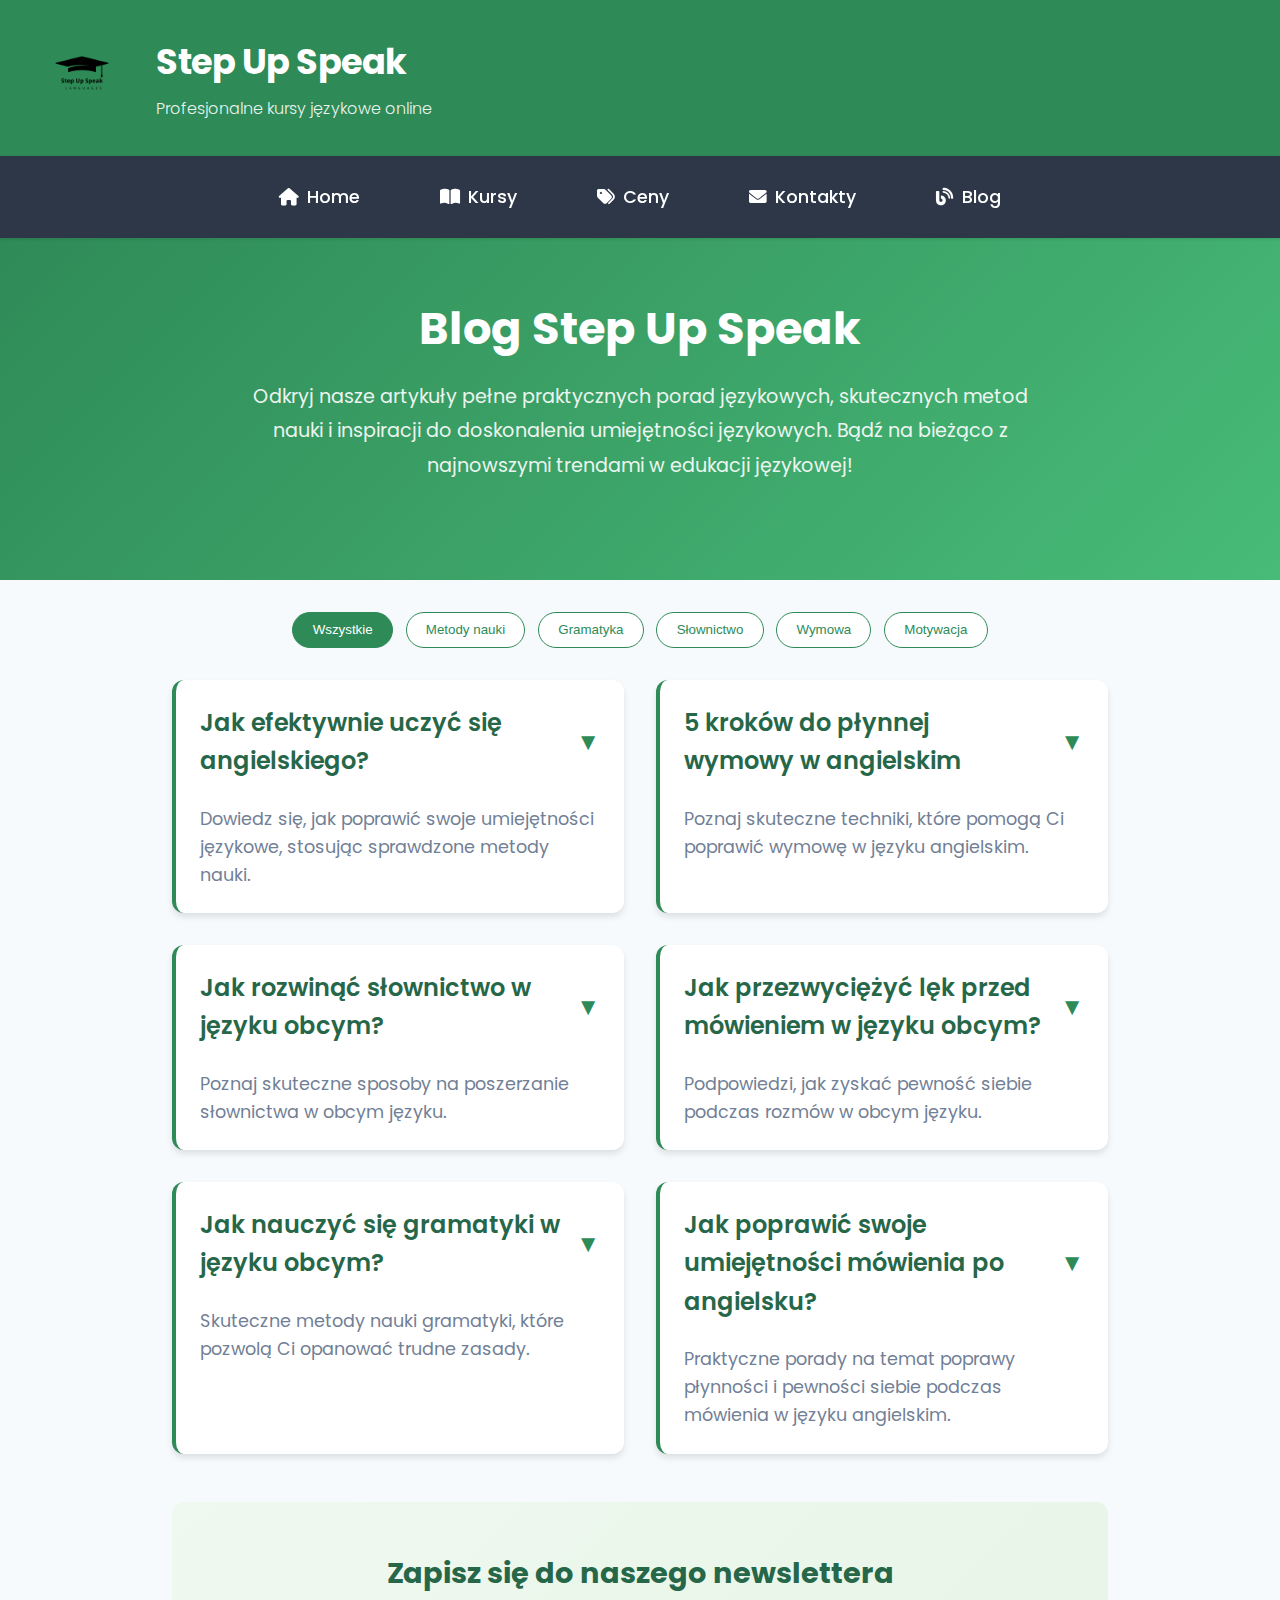
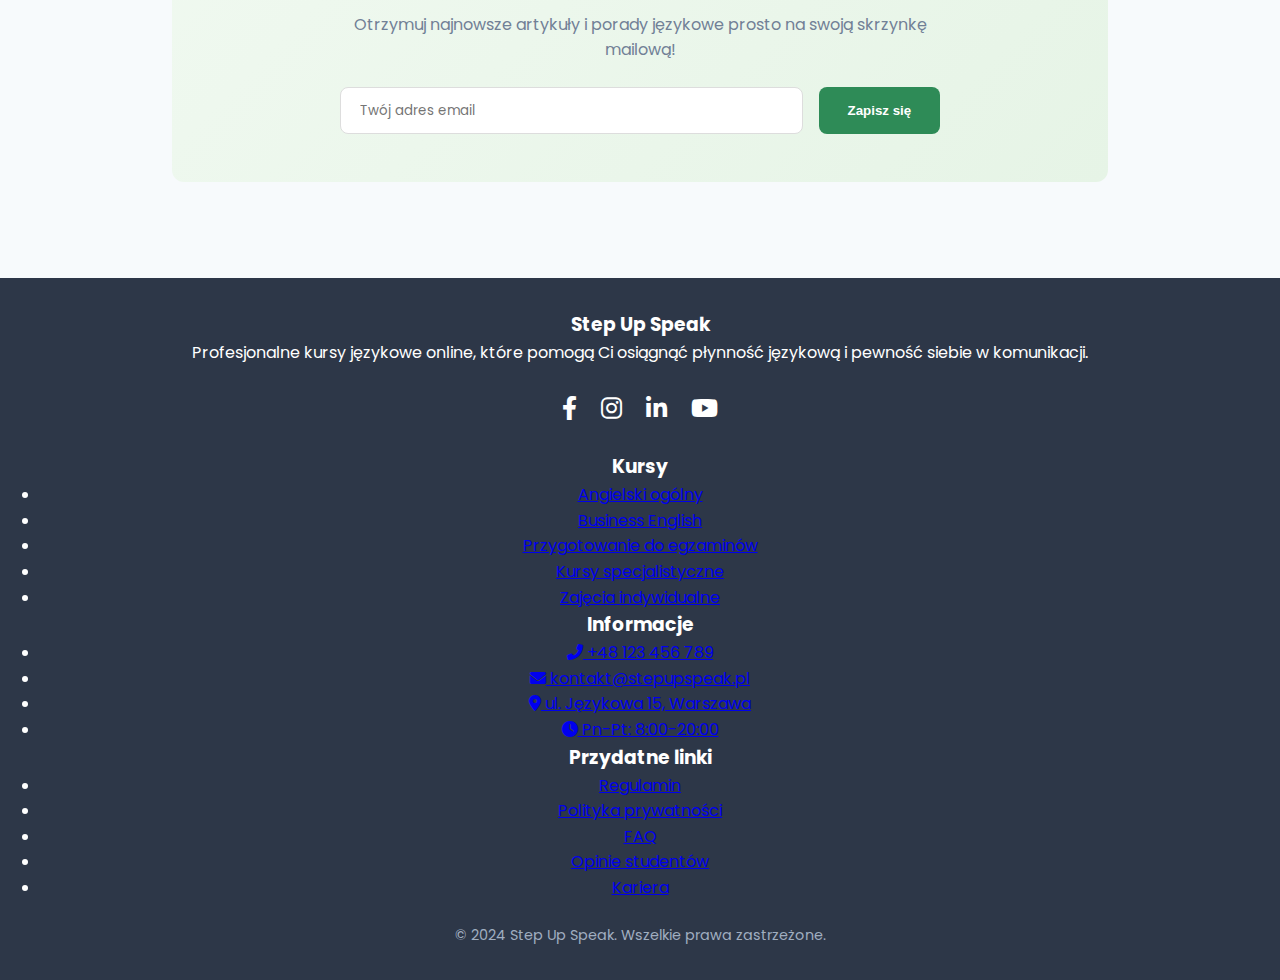
==== blog.html @ c65debc1 "first commit" ====
<!DOCTYPE html>
<html lang="pl">

<head>
    <meta charset="UTF-8">
    <meta name="viewport" content="width=device-width, initial-scale=1.0">
    <title>Blog - Step Up Speak | Porady i Wskazówki Językowe</title>
    <meta name="description" content="Odkryj nasz blog z poradami językowymi. Skuteczne metody nauki angielskiego, wskazówki gramatyczne i strategie efektywnej nauki. Zostań mistrzem języka!">
    <link rel="preconnect" href="https://fonts.googleapis.com">
    <link rel="preconnect" href="https://fonts.gstatic.com" crossorigin>
    <link href="https://fonts.googleapis.com/css2?family=Poppins:wght@300;400;500;600;700&family=Roboto:wght@300;400;500;700&display=swap" rel="stylesheet">
    <link rel="stylesheet" href="https://cdnjs.cloudflare.com/ajax/libs/font-awesome/6.0.0/css/all.min.css">
    <style>
        :root {
            --primary-color: #2E8B57;
            --primary-dark: #276749;
            --primary-light: #48BB78;
            --secondary-color: #3182CE;
            --accent-color: #DD6B20;
            --text-color: #2D3748;
            --text-light: #718096;
            --background-light: #F7FAFC;
            --background-gradient: linear-gradient(135deg, #f0f9f0 0%, #e6f4e6 100%);
            --white: #FFFFFF;
            --shadow-sm: 0 1px 3px rgba(0, 0, 0, 0.12);
            --shadow-md: 0 4px 6px rgba(0, 0, 0, 0.1);
            --shadow-lg: 0 10px 15px rgba(0, 0, 0, 0.1);
            --transition: all 0.3s cubic-bezier(0.25, 0.8, 0.25, 1);
        }

        * {
            margin: 0;
            padding: 0;
            box-sizing: border-box;
        }

        body {
            font-family: 'Poppins', sans-serif;
            line-height: 1.6;
            color: var(--text-color);
            background: var(--background-light);
            display: flex;
            flex-direction: column;
            min-height: 100vh;
        }

        /* Header */
        header {
            background-color: var(--primary-color);
            color: var(--white);
            padding: 1.5rem 2rem;
            display: flex;
            align-items: center;
            justify-content: space-between;
            box-shadow: var(--shadow-md);
            position: relative;
        }

        .logo-container {
            display: flex;
            align-items: center;
            gap: 1.5rem;
        }

        header img {
            width: 100px;
            height: auto;
            transition: var(--transition);
        }

        header img:hover {
            transform: scale(1.05);
        }

        header h1 {
            font-size: 2.2rem;
            font-weight: 700;
            margin: 0;
            letter-spacing: -0.5px;
        }

        .tagline {
            font-size: 1rem;
            font-weight: 300;
            opacity: 0.9;
            margin-top: 0.3rem;
        }

        /* Navigation */
        nav {
            display: flex;
            justify-content: center;
            background-color: var(--text-color);
            padding: 1rem 0;
            position: sticky;
            top: 0;
            z-index: 100;
            box-shadow: var(--shadow-sm);
        }

        nav a {
            color: var(--white);
            text-decoration: none;
            font-size: 1.1rem;
            font-weight: 500;
            margin: 0 1rem;
            padding: 0.7rem 1.5rem;
            transition: var(--transition);
            border-radius: 4px;
            display: flex;
            align-items: center;
            gap: 0.5rem;
        }

        nav a:hover, nav a:focus {
            background-color: var(--primary-color);
            transform: translateY(-2px);
        }

        nav a i {
            font-size: 1.1rem;
        }

        /* Main Content */
        .main-content {
            flex: 1;
            padding-bottom: 4rem;
        }

        /* Blog Hero */
        .blog-hero {
            background: linear-gradient(135deg, var(--primary-color), var(--primary-light));
            color: var(--white);
            padding: 4rem 2rem;
            text-align: center;
            position: relative;
            overflow: hidden;
        }

        .blog-hero::before {
            content: '';
            position: absolute;
            top: 0;
            left: 0;
            width: 100%;
            height: 100%;
            background: url('data:image/svg+xml;utf8,<svg xmlns="http://www.w3.org/2000/svg" viewBox="0 0 100 100" preserveAspectRatio="none"><path fill="rgba(255,255,255,0.05)" d="M0,0 L100,0 L100,100 L0,100 Z"></path></svg>');
            background-size: cover;
            opacity: 0.1;
        }

        .blog-hero-content {
            max-width: 800px;
            margin: 0 auto;
            position: relative;
            z-index: 2;
        }

        .blog-hero h1 {
            font-size: 2.8rem;
            font-weight: 700;
            margin-bottom: 1.5rem;
            line-height: 1.2;
        }

        .blog-hero p {
            font-size: 1.2rem;
            opacity: 0.9;
            margin-bottom: 2rem;
            line-height: 1.8;
        }

        /* Blog Articles */
        .blog-container {
            max-width: 1000px;
            margin: 0 auto;
            padding: 2rem;
        }

        .article-list {
            display: grid;
            grid-template-columns: repeat(auto-fill, minmax(450px, 1fr));
            gap: 2rem;
            margin-top: 2rem;
        }

        @media (max-width: 768px) {
            .article-list {
                grid-template-columns: 1fr;
            }
        }

        .article-card {
            background: var(--white);
            border-radius: 12px;
            overflow: hidden;
            box-shadow: var(--shadow-md);
            transition: var(--transition);
            border-left: 4px solid var(--primary-color);
        }

        .article-card:hover {
            transform: translateY(-5px);
            box-shadow: var(--shadow-lg);
        }

        .article-header {
            padding: 1.5rem;
            cursor: pointer;
            display: flex;
            justify-content: space-between;
            align-items: center;
        }

        .article-header h3 {
            font-size: 1.5rem;
            font-weight: 600;
            color: var(--primary-dark);
            margin-right: 1rem;
        }
        

        .article-arrow {
            font-size: 1.5rem;
            color: var(--primary-color);
            transition: var(--transition);
            flex-shrink: 0;
        }

        .article-arrow.open {
            transform: rotate(180deg);
        }

        .article-excerpt {
            padding: 0 1.5rem 1.5rem;
            font-size: 1.1rem;
            color: var(--text-light);
            line-height: 1.6;
        }

        .article-content {
            max-height: 0;
            overflow: hidden;
            transition: max-height 0.5s ease;
            background: rgba(72, 187, 120, 0.05);
        }

        .article-content-inner {
            padding: 0 1.5rem 1.5rem;
        }

        .article-content p {
            margin-bottom: 1rem;
            line-height: 1.8;
        }

        .article-content strong {
            color: var(--primary-dark);
            font-weight: 600;
        }

        /* Categories */
        .category-filter {
            display: flex;
            flex-wrap: wrap;
            gap: 0.8rem;
            justify-content: center;
            margin-bottom: 2rem;
        }

        .category-btn {
            padding: 0.6rem 1.2rem;
            background: var(--white);
            border: 1px solid var(--primary-color);
            color: var(--primary-color);
            border-radius: 50px;
            font-weight: 500;
            cursor: pointer;
            transition: var(--transition);
        }

        .category-btn:hover, .category-btn.active {
            background: var(--primary-color);
            color: var(--white);
        }

        /* Newsletter */
        .newsletter-section {
            background: var(--background-gradient);
            padding: 3rem 2rem;
            margin-top: 3rem;
            text-align: center;
            border-radius: 12px;
        }

        .newsletter-container {
            max-width: 600px;
            margin: 0 auto;
        }

        .newsletter-container h3 {
            font-size: 1.8rem;
            color: var(--primary-dark);
            margin-bottom: 1rem;
        }

        .newsletter-container p {
            color: var(--text-light);
            margin-bottom: 1.5rem;
        }

        .newsletter-form {
            display: flex;
            gap: 1rem;
        }

        @media (max-width: 576px) {
            .newsletter-form {
                flex-direction: column;
            }
        }

        .newsletter-input {
            flex: 1;
            padding: 0.8rem 1.2rem;
            border: 1px solid #ddd;
            border-radius: 8px;
            font-family: 'Poppins', sans-serif;
        }

        .newsletter-btn {
            background: var(--primary-color);
            color: var(--white);
            border: none;
            padding: 0.8rem 1.8rem;
            border-radius: 8px;
            font-weight: 600;
            cursor: pointer;
            transition: var(--transition);
        }

        .newsletter-btn:hover {
            background: var(--primary-dark);
            transform: translateY(-2px);
        }

        /* Footer */
        footer {
            background-color: var(--text-color);
            color: var(--white);
            padding: 2rem;
            text-align: center;
            margin-top: auto;
        }

        .footer-content {
            max-width: 1200px;
            margin: 0 auto;
        }

        .social-links {
            display: flex;
            justify-content: center;
            gap: 1.5rem;
            margin: 1.5rem 0;
        }

        .social-links a {
            color: var(--white);
            font-size: 1.5rem;
            transition: var(--transition);
        }

        .social-links a:hover {
            color: var(--primary-light);
            transform: translateY(-3px);
        }

        .copyright {
            font-size: 0.9rem;
            color: #A0AEC0;
            margin-top: 1.5rem;
        }

        /* Responsive */
        @media (max-width: 992px) {
            header {
                flex-direction: column;
                text-align: center;
                gap: 1rem;
            }
            
            .logo-container {
                flex-direction: column;
                gap: 1rem;
            }
            
            header h1 {
                font-size: 2rem;
            }
            
            .blog-hero h1 {
                font-size: 2.2rem;
            }
        }

        @media (max-width: 768px) {
            nav {
                flex-wrap: wrap;
                padding: 0.8rem;
            }
            
            nav a {
                font-size: 0.95rem;
                padding: 0.5rem 1rem;
                margin: 0.2rem;
            }
            
            .blog-hero {
                padding: 3rem 1rem;
            }
            
            .blog-container {
                padding: 1rem;
            }
        }

        @media (max-width: 576px) {
            .blog-hero h1 {
                font-size: 1.8rem;
            }
            
            .blog-hero p {
                font-size: 1rem;
            }
            
            .article-header h3 {
                font-size: 1.3rem;
            }
        }
    </style>
</head>

<body>
    <!-- Header -->
    <header>
        <div class="logo-container">
            <a href="index.html"><img src="Images/LogoSchool.png" alt="Step Up Speak Logo"></a>
            <div>
                <h1>Step Up Speak</h1>
                <p class="tagline">Profesjonalne kursy językowe online</p>
            </div>
        </div>
    </header>

    <!-- Navigation -->
    <nav>
        <a href="index.html"><i class="fas fa-home"></i> Home</a>
        <a href="courses.html"><i class="fas fa-book-open"></i> Kursy</a>
        <a href="pricing.html"><i class="fas fa-tags"></i> Ceny</a>
        <a href="contacts.html"><i class="fas fa-envelope"></i> Kontakty</a>
        <a href="blog.html"><i class="fas fa-blog"></i> Blog</a>
    </nav>

    <div class="main-content">
        <!-- Blog Hero -->
        <section class="blog-hero">
            <div class="blog-hero-content">
                <h1>Blog Step Up Speak</h1>
                <p>Odkryj nasze artykuły pełne praktycznych porad językowych, skutecznych metod nauki i inspiracji do doskonalenia umiejętności językowych. Bądź na bieżąco z najnowszymi trendami w edukacji językowej!</p>
            </div>
        </section>

        <!-- Blog Content -->
        <div class="blog-container">
            <!-- Category Filter -->
            <div class="category-filter">
                <button class="category-btn active">Wszystkie</button>
                <button class="category-btn">Metody nauki</button>
                <button class="category-btn">Gramatyka</button>
                <button class="category-btn">Słownictwo</button>
                <button class="category-btn">Wymowa</button>
                <button class="category-btn">Motywacja</button>
            </div>

            <!-- Article List -->
            <div class="article-list">
                <!-- Article 1 -->
                <div class="article-card">
                    <div class="article-header" onclick="toggleArticle(this)">
                        <h3>Jak efektywnie uczyć się angielskiego?</h3>
                        <div class="article-arrow">&#9660;</div>
                    </div>
                    <div class="article-excerpt">
                        Dowiedz się, jak poprawić swoje umiejętności językowe, stosując sprawdzone metody nauki.
                    </div>
                    <div class="article-content">
                        <div class="article-content-inner">
                            <p><strong>Wskazówka 1:</strong> Używaj technik pamięciowych, takich jak mapy myśli czy skojarzenia, aby skutecznie zapamiętywać słówka i zasady gramatyczne.</p>
                            <p><strong>Wskazówka 2:</strong> Pracuj z native speakerami – nic nie poprawi Twojej wymowy tak skutecznie jak rozmowy z osobami, które posługują się językiem na co dzień.</p>
                            <p><strong>Wskazówka 3:</strong> Korzystaj z multimediów – oglądaj filmy, słuchaj podcastów i czytaj artykuły w języku angielskim, by przyswajać materiał w kontekście.</p>
                        </div>
                    </div>
                </div>

                <!-- Article 2 -->
                <div class="article-card">
                    <div class="article-header" onclick="toggleArticle(this)">
                        <h3>5 kroków do płynnej wymowy w angielskim</h3>
                        <div class="article-arrow">&#9660;</div>
                    </div>
                    <div class="article-excerpt">
                        Poznaj skuteczne techniki, które pomogą Ci poprawić wymowę w języku angielskim.
                    </div>
                    <div class="article-content">
                        <div class="article-content-inner">
                            <p><strong>Wskazówka 1:</strong> Regularne ćwiczenia wymowy są kluczowe – systematyczne ćwiczenie trudnych dźwięków pomoże Ci poprawić wymowę.</p>
                            <p><strong>Wskazówka 2:</strong> Praca z native speakerem pozwala wyeliminować błędy w wymowie i intonacji, poprawiając akcent.</p>
                            <p><strong>Wskazówka 3:</strong> Słuchaj nagrań z native speakerami i powtarzaj usłyszane słowa, aby poprawić akcent i intonację.</p>
                        </div>
                    </div>
                </div>

                <!-- Article 3 -->
                <div class="article-card">
                    <div class="article-header" onclick="toggleArticle(this)">
                        <h3>Jak rozwinąć słownictwo w języku obcym?</h3>
                        <div class="article-arrow">&#9660;</div>
                    </div>
                    <div class="article-excerpt">
                        Poznaj skuteczne sposoby na poszerzanie słownictwa w obcym języku.
                    </div>
                    <div class="article-content">
                        <div class="article-content-inner">
                            <p><strong>Wskazówka 1:</strong> Używaj fiszek, by regularnie powtarzać nowe słówka i utrwalać je w pamięci.</p>
                            <p><strong>Wskazówka 2:</strong> Rozmawiaj z native speakerami – to najlepszy sposób na naukę słówek w kontekście.</p>
                            <p><strong>Wskazówka 3:</strong> Czytaj książki, artykuły i oglądaj filmy w języku obcym, aby poznawać słownictwo w naturalny sposób.</p>
                        </div>
                    </div>
                </div>

                <!-- Article 4 -->
                <div class="article-card">
                    <div class="article-header" onclick="toggleArticle(this)">
                        <h3>Jak przezwyciężyć lęk przed mówieniem w języku obcym?</h3>
                        <div class="article-arrow">&#9660;</div>
                    </div>
                    <div class="article-excerpt">
                        Podpowiedzi, jak zyskać pewność siebie podczas rozmów w obcym języku.
                    </div>
                    <div class="article-content">
                        <div class="article-content-inner">
                            <p><strong>Wskazówka 1:</strong> Praktyka czyni mistrza – im więcej rozmawiasz, tym bardziej komfortowo będziesz się czuł.</p>
                            <p><strong>Wskazówka 2:</strong> Nie bój się popełniać błędów – najważniejsze to komunikować się i wyrażać swoje myśli.</p>
                            <p><strong>Wskazówka 3:</strong> Znajdź partnera do nauki, z którym będziesz mógł swobodnie ćwiczyć mówienie bez presji.</p>
                        </div>
                    </div>
                </div>

                <!-- Article 5 -->
                <div class="article-card">
                    <div class="article-header" onclick="toggleArticle(this)">
                        <h3>Jak nauczyć się gramatyki w języku obcym?</h3>
                        <div class="article-arrow">&#9660;</div>
                    </div>
                    <div class="article-excerpt">
                        Skuteczne metody nauki gramatyki, które pozwolą Ci opanować trudne zasady.
                    </div>
                    <div class="article-content">
                        <div class="article-content-inner">
                            <p><strong>Wskazówka 1:</strong> Używaj książek do gramatyki z ćwiczeniami, aby regularnie trenować trudne zasady.</p>
                            <p><strong>Wskazówka 2:</strong> Rozwiązuj testy gramatyczne online, które pozwolą Ci sprawdzić postępy.</p>
                            <p><strong>Wskazówka 3:</strong> Ucz się gramatyki w kontekście – zamiast reguł, ucz się jej na podstawie przykładów z życia codziennego.</p>
                        </div>
                    </div>
                </div>

                <!-- Article 6 -->
                <div class="article-card">
                    <div class="article-header" onclick="toggleArticle(this)">
                        <h3>Jak poprawić swoje umiejętności mówienia po angielsku?</h3>
                        <div class="article-arrow">&#9660;</div>
                    </div>
                    <div class="article-excerpt">
                        Praktyczne porady na temat poprawy płynności i pewności siebie podczas mówienia w języku angielskim.
                    </div>
                    <div class="article-content">
                        <div class="article-content-inner">
                            <p><strong>Wskazówka 1:</strong> Regularnie rozmawiaj z native speakerami, aby osłuchać się z naturalnym rytmem i akcentem.</p>
                            <p><strong>Wskazówka 2:</strong> Używaj aplikacji do rozmów online, takich jak Tandem czy HelloTalk, aby znaleźć partnerów do nauki.</p>
                            <p><strong>Wskazówka 3:</strong> Nagrywaj swoje wypowiedzi i odsłuchuj je, aby poprawić wymowę i identyfikować błędy.</p>
                        </div>
                    </div>
                </div>
            </div>

            <!-- Newsletter -->
            <section class="newsletter-section">
                <div class="newsletter-container">
                    <h3>Zapisz się do naszego newslettera</h3>
                    <p>Otrzymuj najnowsze artykuły i porady językowe prosto na swoją skrzynkę mailową!</p>
                    <form class="newsletter-form">
                        <input type="email" class="newsletter-input" placeholder="Twój adres email" required>
                        <button type="submit" class="newsletter-btn">Zapisz się</button>
                    </form>
                </div>
            </section>
        </div>
    </div>

    <footer>
        <div class="footer-content">
            <div class="footer-column">
                <h3>Step Up Speak</h3>
                <p>Profesjonalne kursy językowe online, które pomogą Ci osiągnąć płynność językową i pewność siebie w komunikacji.</p>
                <div class="social-links">
                    <a href="#"><i class="fab fa-facebook-f"></i></a>
                    <a href="#"><i class="fab fa-instagram"></i></a>
                    <a href="#"><i class="fab fa-linkedin-in"></i></a>
                    <a href="#"><i class="fab fa-youtube"></i></a>
                </div>
            </div>
            
            <div class="footer-column">
                <h3>Kursy</h3>
                <ul>
                    <li><a href="#">Angielski ogólny</a></li>
                    <li><a href="#">Business English</a></li>
                    <li><a href="#">Przygotowanie do egzaminów</a></li>
                    <li><a href="#">Kursy specjalistyczne</a></li>
                    <li><a href="#">Zajęcia indywidualne</a></li>
                </ul>
            </div>
            
            <div class="footer-column">
                <h3>Informacje</h3>
                <ul>
                    <li><a href="#"><i class="fas fa-phone-alt"></i> +48 123 456 789</a></li>
                    <li><a href="#"><i class="fas fa-envelope"></i> kontakt@stepupspeak.pl</a></li>
                    <li><a href="#"><i class="fas fa-map-marker-alt"></i> ul. Językowa 15, Warszawa</a></li>
                    <li><a href="#"><i class="fas fa-clock"></i> Pn-Pt: 8:00-20:00</a></li>
                </ul>
            </div>
            
            <div class="footer-column">
                <h3>Przydatne linki</h3>
                <ul>
                    <li><a href="#">Regulamin</a></li>
                    <li><a href="#">Polityka prywatności</a></li>
                    <li><a href="#">FAQ</a></li>
                    <li><a href="#">Opinie studentów</a></li>
                    <li><a href="#">Kariera</a></li>
                </ul>
            </div>
        </div>
        
        <div class="copyright">
            <p>&copy; 2024 Step Up Speak. Wszelkie prawa zastrzeżone.</p>
        </div>
    </footer>

    <script>
        // Toggle article content
        function toggleArticle(header) {
            const article = header.parentElement;
            const content = article.querySelector('.article-content');
            const arrow = article.querySelector('.article-arrow');
            
            if (content.style.maxHeight) {
                content.style.maxHeight = null;
                arrow.classList.remove('open');
            } else {
                content.style.maxHeight = content.scrollHeight + "px";
                arrow.classList.add('open');
            }
        }

        // Initialize - close all articles
        document.addEventListener('DOMContentLoaded', function() {
            const articles = document.querySelectorAll('.article-content');
            articles.forEach(article => {
                article.style.maxHeight = null;
            });
        });

        // Category filter functionality
        const categoryBtns = document.querySelectorAll('.category-btn');
        categoryBtns.forEach(btn => {
            btn.addEventListener('click', function() {
                categoryBtns.forEach(b => b.classList.remove('active'));
                this.classList.add('active');
                // Here you would add filtering logic
            });
        });
    </script>
</body>

</html>
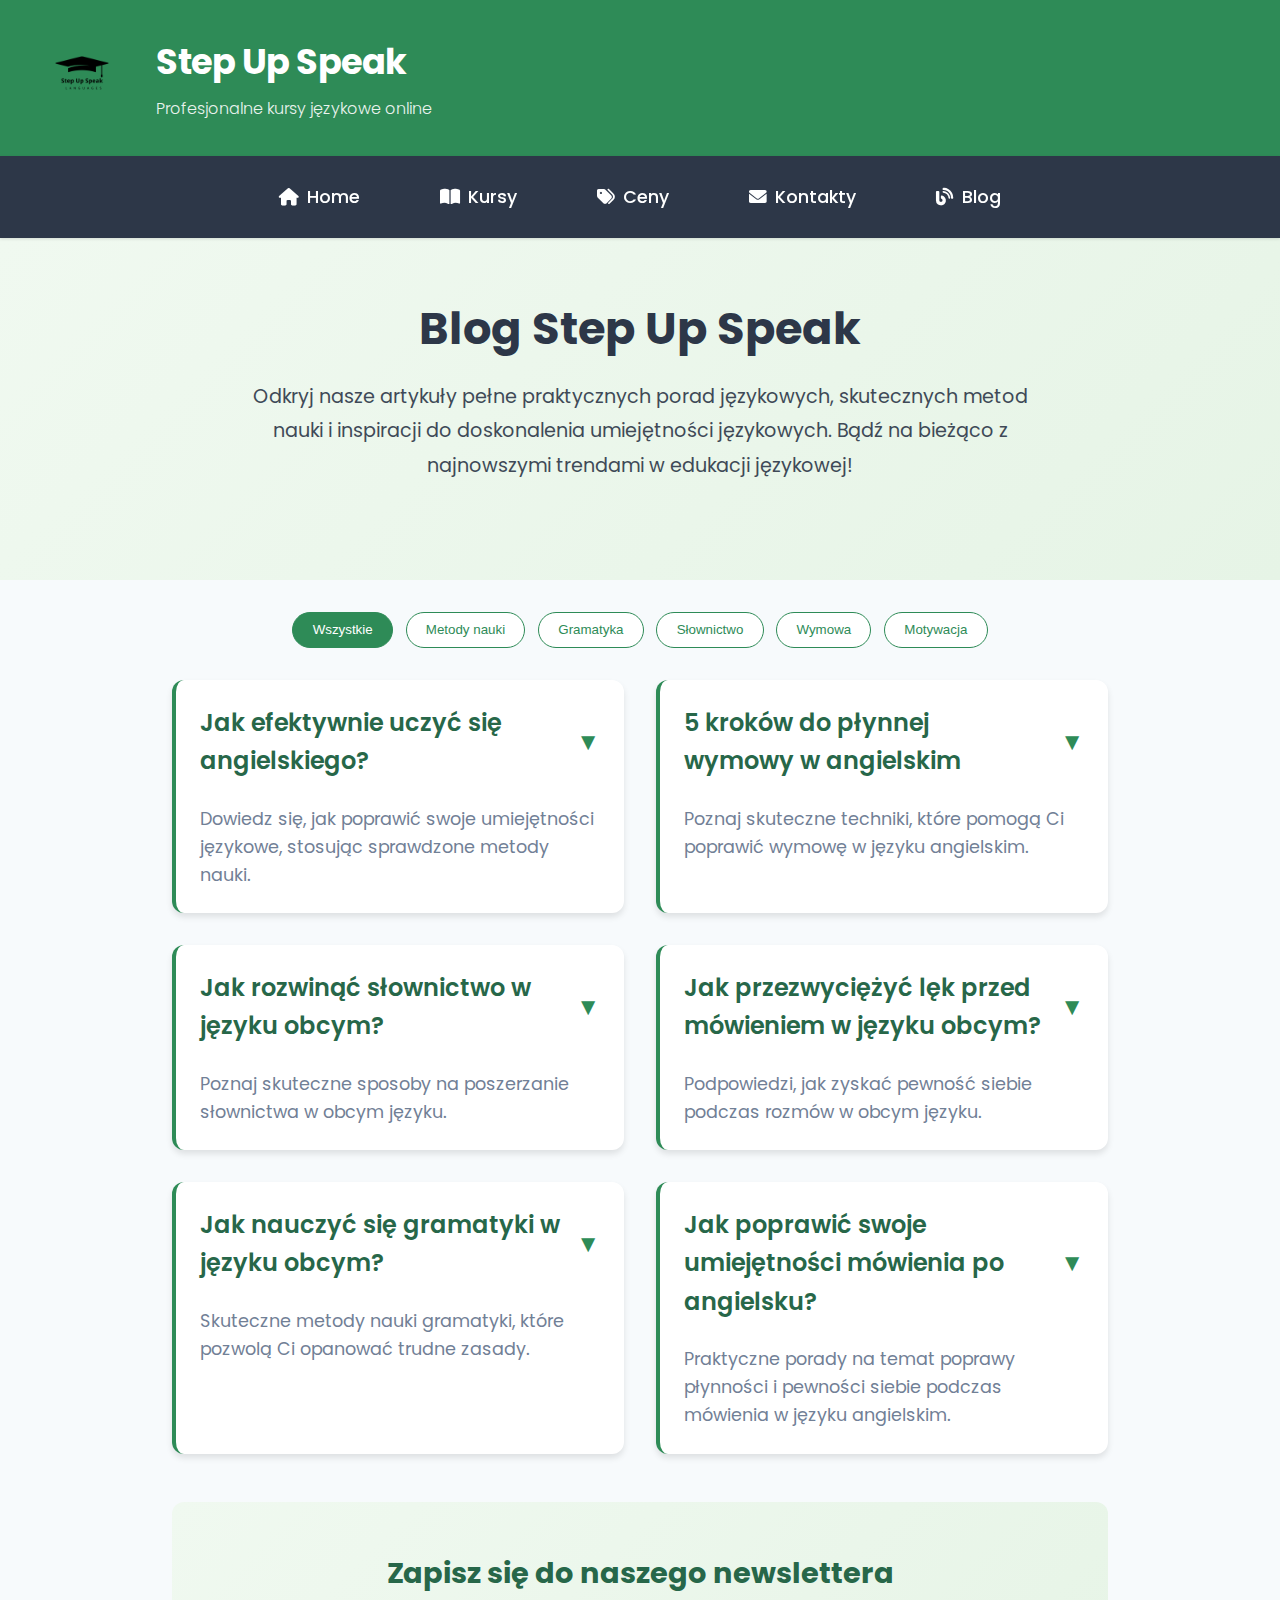
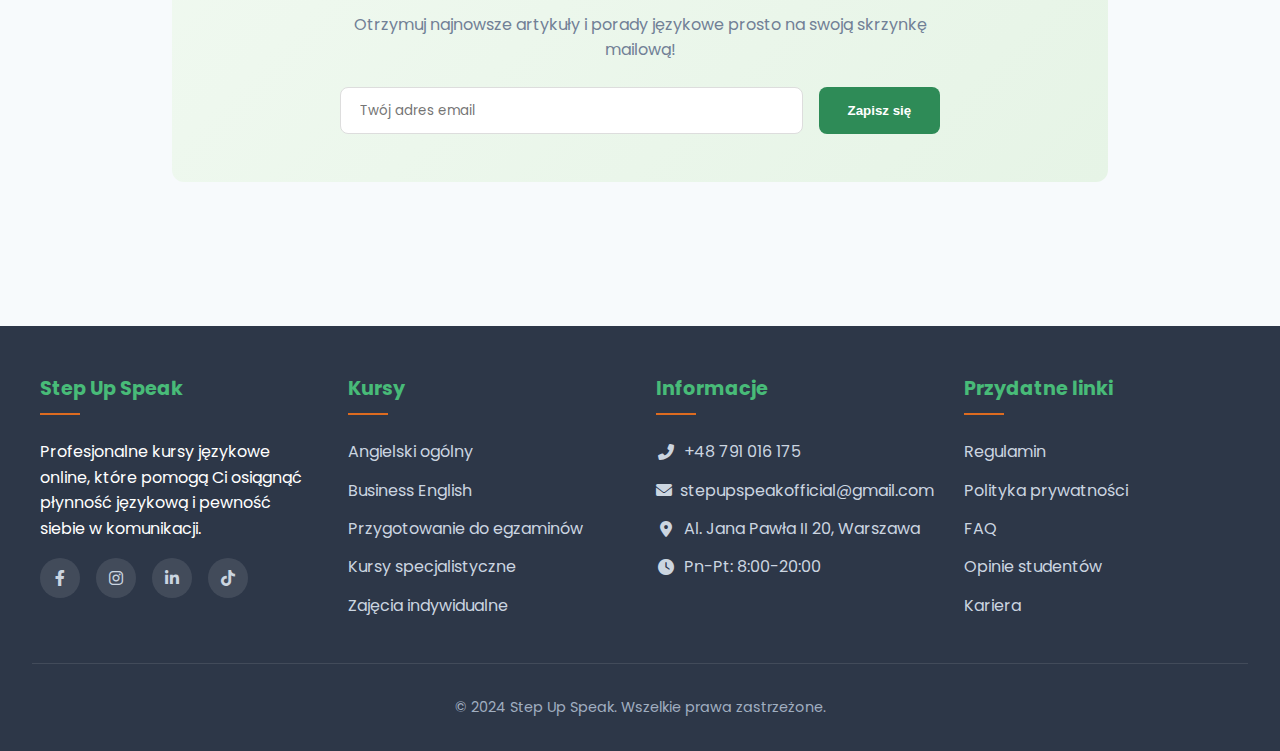
==== commit d01536f5: "Updated files" ====
--- a/blog.html
+++ b/blog.html
@@ -128,9 +128,11 @@
         }
 
         /* Blog Hero */
+
+        
         .blog-hero {
-            background: linear-gradient(135deg, var(--primary-color), var(--primary-light));
-            color: var(--white);
+            background: var(--background-gradient);
+            
             padding: 4rem 2rem;
             text-align: center;
             position: relative;
@@ -348,38 +350,90 @@
         footer {
             background-color: var(--text-color);
             color: var(--white);
-            padding: 2rem;
+            padding: 3rem 2rem 2rem;
             text-align: center;
-            margin-top: auto;
+            margin-top: 3rem;
         }
 
         .footer-content {
+            display: grid;
+            grid-template-columns: repeat(auto-fit, minmax(200px, 1fr));
+            gap: 2rem;
             max-width: 1200px;
-            margin: 0 auto;
+            margin: 0 auto 2rem;
+            text-align: left;
+        }
+
+        .footer-column h3 {
+            font-size: 1.2rem;
+            margin-bottom: 1.5rem;
+            color: var(--primary-light);
+            position: relative;
+            display: inline-block;
+        }
+
+        .footer-column h3::after {
+            content: '';
+            display: block;
+            width: 40px;
+            height: 2px;
+            background: var(--accent-color);
+            margin-top: 0.5rem;
+        }
+
+        .footer-column ul {
+            list-style: none;
+        }
+
+        .footer-column li {
+            margin-bottom: 0.8rem;
+        }
+
+        .footer-column a {
+            color: #CBD5E0;
+            text-decoration: none;
+            transition: color 0.3s;
+            display: flex;
+            align-items: center;
+            gap: 0.5rem;
+        }
+
+        .footer-column a:hover {
+            color: var(--primary-light);
+        }
+
+        .footer-column a i {
+            width: 20px;
+            text-align: center;
         }
 
         .social-links {
             display: flex;
+            gap: 1rem;
+            margin-top: 1rem;
+        }
+
+        .social-links a {
+            display: inline-flex;
+            align-items: center;
             justify-content: center;
-            gap: 1.5rem;
-            margin: 1.5rem 0;
-        }
-
-        .social-links a {
-            color: var(--white);
-            font-size: 1.5rem;
+            width: 40px;
+            height: 40px;
+            background: rgba(255, 255, 255, 0.1);
+            border-radius: 50%;
             transition: var(--transition);
         }
 
         .social-links a:hover {
-            color: var(--primary-light);
+            background: var(--primary-color);
             transform: translateY(-3px);
         }
 
         .copyright {
+            padding-top: 2rem;
+            border-top: 1px solid rgba(255, 255, 255, 0.1);
             font-size: 0.9rem;
             color: #A0AEC0;
-            margin-top: 1.5rem;
         }
 
         /* Responsive */
@@ -614,10 +668,11 @@
                 <h3>Step Up Speak</h3>
                 <p>Profesjonalne kursy językowe online, które pomogą Ci osiągnąć płynność językową i pewność siebie w komunikacji.</p>
                 <div class="social-links">
-                    <a href="#"><i class="fab fa-facebook-f"></i></a>
+                    <a href="https://www.facebook.com/groups/1007789447828292" target="_blank" rel="noopener"><i class="fab fa-facebook-f"></i></a>
                     <a href="#"><i class="fab fa-instagram"></i></a>
                     <a href="#"><i class="fab fa-linkedin-in"></i></a>
-                    <a href="#"><i class="fab fa-youtube"></i></a>
+                    <a href="https://www.tiktok.com/@stepupspeak" target="_blank" rel="noopener"><i class="fab fa-tiktok"></i></a>
+
                 </div>
             </div>
             
@@ -635,10 +690,10 @@
             <div class="footer-column">
                 <h3>Informacje</h3>
                 <ul>
-                    <li><a href="#"><i class="fas fa-phone-alt"></i> +48 123 456 789</a></li>
-                    <li><a href="#"><i class="fas fa-envelope"></i> kontakt@stepupspeak.pl</a></li>
-                    <li><a href="#"><i class="fas fa-map-marker-alt"></i> ul. Językowa 15, Warszawa</a></li>
-                    <li><a href="#"><i class="fas fa-clock"></i> Pn-Pt: 8:00-20:00</a></li>
+                    <li><a href="tel:+48791016175"><i class="fas fa-phone-alt"></i> +48 791 016 175</a></li>
+                    <li><a href="mailto:stepupspeakofficial@gmail.com"><i class="fas fa-envelope"></i> stepupspeakofficial@gmail.com</a></li>
+                    <li><a href="contacts.html"><i class="fas fa-map-marker-alt"></i> Al. Jana Pawła II 20, Warszawa</a></li>
+                    <li><a href="contacts.html"><i class="fas fa-clock"></i> Pn-Pt: 8:00-20:00</a></li>
                 </ul>
             </div>
             
